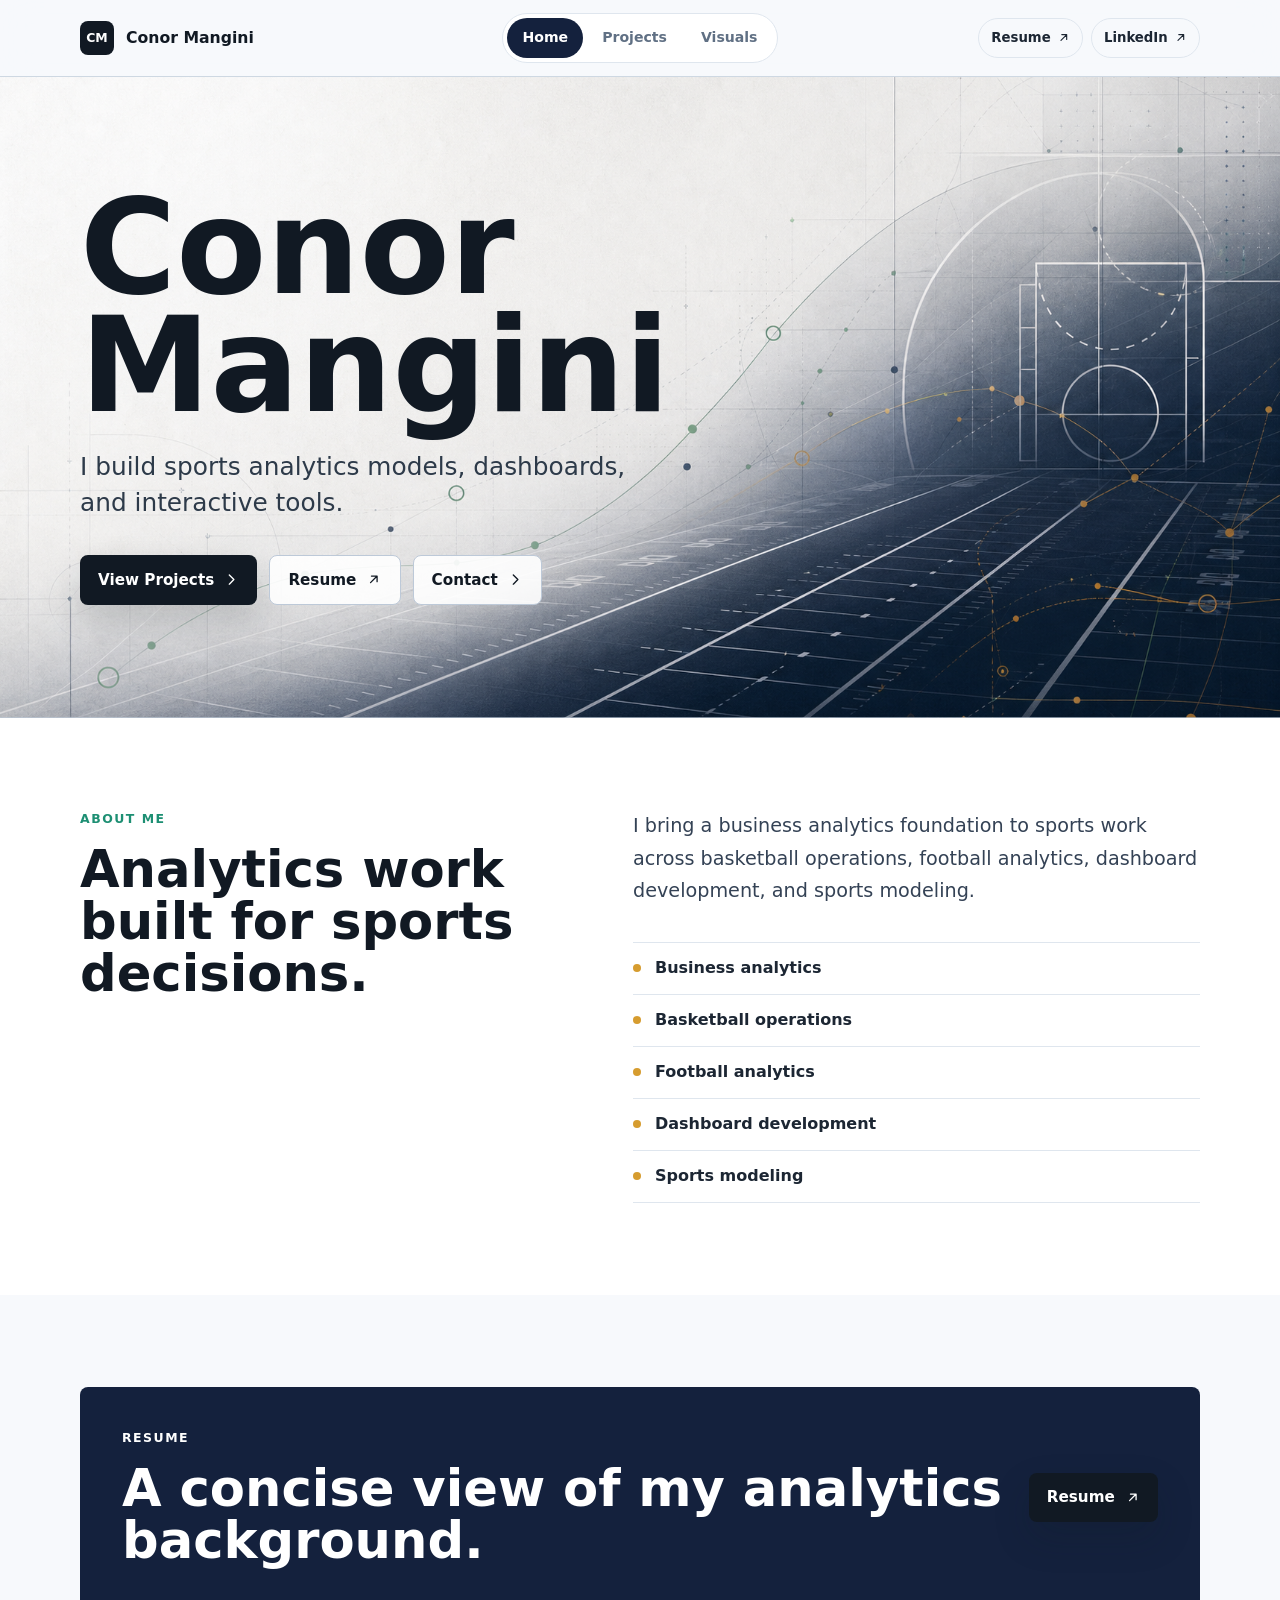
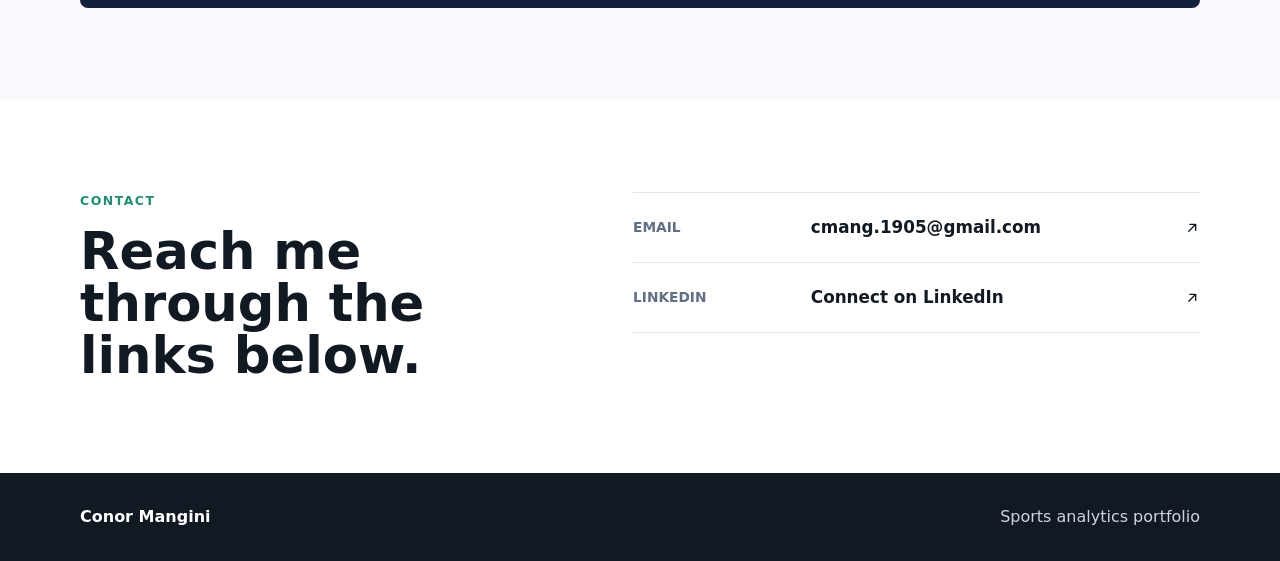
==== index.html @ 6e377230 "Add portfolio base pages and assets" ====
<!doctype html>
<html lang="en">
  <head>
    <meta charset="utf-8">
    <meta name="viewport" content="width=device-width, initial-scale=1">
    <meta
      name="description"
      content="Conor Mangini builds sports analytics models, dashboards, and interactive tools."
    >
    <title>Conor Mangini | Sports Analytics Portfolio</title>
    <link rel="stylesheet" href="assets/css/styles.css">
  </head>
  <body data-page="home" data-base=".">
    <a class="skip-link" href="#main">Skip to content</a>
    <div id="site-header"></div>
    <main id="main" class="page-main">
      <div id="home-root"></div>
    </main>
    <div id="site-footer"></div>
    <script src="assets/js/site-data.js"></script>
    <script src="assets/js/site.js"></script>
  </body>
</html>
---- assets/css/styles.css ----
:root {
  --bg: #f7f9fc;
  --bg-strong: #ffffff;
  --ink: #111923;
  --muted: #607084;
  --line: #dfe6ee;
  --line-strong: #bdc9d8;
  --navy: #14213d;
  --charcoal: #1c2633;
  --emerald: #1d8f73;
  --amber: #d69c2f;
  --shadow: 0 20px 60px rgba(20, 33, 61, 0.1);
  --radius: 8px;
  --max-width: 1120px;
}

* {
  box-sizing: border-box;
}

html {
  scroll-behavior: smooth;
}

body {
  margin: 0;
  background: var(--bg);
  color: var(--ink);
  font-family: Inter, ui-sans-serif, system-ui, -apple-system, BlinkMacSystemFont, "Segoe UI", sans-serif;
  line-height: 1.5;
  min-width: 320px;
}

a {
  color: inherit;
  text-decoration: none;
}

img,
svg {
  display: block;
}

.skip-link {
  background: var(--ink);
  color: #fff;
  left: 16px;
  padding: 10px 14px;
  position: fixed;
  top: -60px;
  z-index: 100;
}

.skip-link:focus {
  top: 16px;
}

.site-header {
  background: rgba(247, 249, 252, 0.9);
  border-bottom: 1px solid rgba(189, 201, 216, 0.7);
  position: sticky;
  top: 0;
  z-index: 20;
  backdrop-filter: blur(18px);
}

.nav-shell,
.section-inner {
  margin: 0 auto;
  max-width: var(--max-width);
  width: min(calc(100% - 40px), var(--max-width));
}

.nav-shell {
  align-items: center;
  display: grid;
  gap: 18px;
  grid-template-columns: 1fr auto 1fr;
  min-height: 76px;
}

.brand-link {
  align-items: center;
  display: inline-flex;
  gap: 12px;
  font-size: 0.98rem;
  font-weight: 760;
  letter-spacing: 0;
}

.brand-mark {
  align-items: center;
  background: var(--ink);
  border-radius: 8px;
  color: #fff;
  display: inline-flex;
  font-size: 0.78rem;
  font-weight: 780;
  height: 34px;
  justify-content: center;
  width: 34px;
}

.nav-links {
  align-items: center;
  background: #fff;
  border: 1px solid var(--line);
  border-radius: 999px;
  display: inline-flex;
  gap: 4px;
  justify-self: center;
  padding: 4px;
}

.nav-link {
  border-radius: 999px;
  color: var(--muted);
  font-size: 0.88rem;
  font-weight: 680;
  padding: 9px 15px;
  transition: background 180ms ease, color 180ms ease;
}

.nav-link:hover,
.nav-link:focus,
.nav-link.is-active {
  background: var(--navy);
  color: #fff;
}

.header-actions {
  display: flex;
  gap: 8px;
  justify-content: flex-end;
}

.header-action {
  align-items: center;
  border: 1px solid var(--line);
  border-radius: 999px;
  color: var(--charcoal);
  display: inline-flex;
  font-size: 0.83rem;
  font-weight: 700;
  gap: 6px;
  padding: 9px 12px;
}

.header-action svg,
.button svg,
.contact-row svg {
  height: 1em;
  width: 1em;
}

.page-main {
  min-height: calc(100vh - 160px);
}

.hero-section {
  background-color: #f7f9fc;
  background-image: url("../img/hero-analytics.png");
  background-position: center right;
  background-repeat: no-repeat;
  background-size: cover;
  border-bottom: 1px solid rgba(189, 201, 216, 0.65);
  min-height: 640px;
  position: relative;
}

.hero-inner {
  align-items: center;
  display: flex;
  min-height: 640px;
  padding: 90px 0;
}

.hero-copy {
  max-width: 660px;
}

.hero-copy h1,
.projects-heading h1 {
  color: var(--ink);
  font-size: clamp(4rem, 11vw, 8.2rem);
  letter-spacing: 0;
  line-height: 0.9;
  margin: 0;
}

.hero-copy p {
  color: #2d3a49;
  font-size: clamp(1.18rem, 2vw, 1.55rem);
  line-height: 1.45;
  margin: 24px 0 0;
  max-width: 560px;
}

.button-row {
  display: flex;
  flex-wrap: wrap;
  gap: 12px;
  margin-top: 34px;
}

.button {
  align-items: center;
  border-radius: 8px;
  display: inline-flex;
  font-size: 0.95rem;
  font-weight: 760;
  gap: 10px;
  justify-content: center;
  min-height: 48px;
  padding: 13px 18px;
  transition: transform 180ms ease, box-shadow 180ms ease, border-color 180ms ease, background 180ms ease;
}

.button:hover,
.button:focus {
  transform: translateY(-1px);
}

.button-primary {
  background: var(--ink);
  box-shadow: 0 16px 36px rgba(17, 25, 35, 0.18);
  color: #fff;
}

.button-primary:hover,
.button-primary:focus {
  background: #050a11;
}

.button-secondary {
  background: rgba(255, 255, 255, 0.9);
  border: 1px solid var(--line-strong);
  color: var(--ink);
}

.content-section {
  padding: 92px 0;
}

.about-section {
  background: #fff;
}

.split-layout {
  align-items: start;
  display: grid;
  gap: 70px;
  grid-template-columns: minmax(0, 0.92fr) minmax(0, 1.08fr);
}

.section-label {
  color: var(--emerald);
  font-size: 0.78rem;
  font-weight: 820;
  letter-spacing: 0.12em;
  margin: 0 0 14px;
  text-transform: uppercase;
}

.split-layout h2,
.callout-band h2 {
  color: var(--ink);
  font-size: clamp(2rem, 4vw, 3.4rem);
  letter-spacing: 0;
  line-height: 1.02;
  margin: 0;
}

.about-copy p {
  color: #344255;
  font-size: clamp(1.05rem, 1.5vw, 1.22rem);
  line-height: 1.7;
  margin: 0;
}

.focus-list {
  border-top: 1px solid var(--line);
  display: grid;
  gap: 0;
  margin-top: 34px;
}

.focus-list span {
  align-items: center;
  border-bottom: 1px solid var(--line);
  color: var(--charcoal);
  display: flex;
  font-size: 1rem;
  font-weight: 720;
  min-height: 52px;
}

.focus-list span::before {
  background: var(--amber);
  border-radius: 50%;
  content: "";
  height: 8px;
  margin-right: 14px;
  width: 8px;
}

.callout-band {
  align-items: center;
  background: var(--navy);
  border-radius: var(--radius);
  color: #fff;
  display: flex;
  justify-content: space-between;
  padding: 42px;
}

.callout-band .section-label,
.callout-band h2 {
  color: #fff;
}

.contact-section {
  background: #fff;
}

.contact-list {
  border-top: 1px solid var(--line);
}

.contact-row {
  align-items: center;
  border-bottom: 1px solid var(--line);
  display: grid;
  gap: 18px;
  grid-template-columns: 0.45fr 1fr auto;
  min-height: 70px;
}

.contact-row span {
  color: var(--muted);
  font-size: 0.86rem;
  font-weight: 760;
  text-transform: uppercase;
}

.contact-row strong {
  color: var(--ink);
  font-size: 1.05rem;
}

.projects-hero {
  background:
    linear-gradient(120deg, rgba(29, 143, 115, 0.1), transparent 42%),
    linear-gradient(300deg, rgba(214, 156, 47, 0.14), transparent 34%),
    #fff;
  border-bottom: 1px solid var(--line);
}

.projects-heading {
  padding: 96px 0 76px;
}

.projects-heading h1 {
  font-size: clamp(4.2rem, 13vw, 9rem);
}

.projects-heading p {
  color: var(--muted);
  font-size: 1.18rem;
  margin: 20px 0 0;
}

.projects-section {
  padding: 76px 0 110px;
}

.project-list {
  display: grid;
  gap: 28px;
}

.project-card {
  background: #fff;
  border: 1px solid var(--line-strong);
  border-radius: var(--radius);
  box-shadow: var(--shadow);
  display: grid;
  overflow: hidden;
}

.project-media {
  border-bottom: 1px solid var(--line);
  margin: 0;
}

.project-media img {
  aspect-ratio: 16 / 9;
  height: auto;
  object-fit: cover;
  width: 100%;
}

.project-body {
  padding: clamp(30px, 6vw, 58px);
}

.project-meta {
  align-items: center;
  display: flex;
  flex-wrap: wrap;
  gap: 12px 18px;
  justify-content: space-between;
  margin-bottom: 26px;
}

.project-meta p,
.project-meta span {
  color: var(--muted);
  font-size: 0.8rem;
  font-weight: 820;
  letter-spacing: 0.1em;
  margin: 0;
  text-transform: uppercase;
}

.project-card h2 {
  color: var(--ink);
  font-size: clamp(2.6rem, 7vw, 5.6rem);
  letter-spacing: 0;
  line-height: 0.95;
  margin: 0;
}

.project-description {
  color: #344255;
  font-size: clamp(1.05rem, 1.8vw, 1.32rem);
  line-height: 1.65;
  margin: 28px 0 0;
  max-width: 780px;
}

.tool-list {
  display: flex;
  flex-wrap: wrap;
  gap: 10px;
  margin-top: 30px;
}

.tool-list span {
  background: #eef4f6;
  border: 1px solid #d7e2e7;
  border-radius: 999px;
  color: #243443;
  font-size: 0.86rem;
  font-weight: 740;
  padding: 8px 12px;
}

.project-cta {
  margin-top: 34px;
}

.visual-list {
  display: grid;
  gap: 28px;
}

.visual-card {
  background: #fff;
  border: 1px solid var(--line-strong);
  border-radius: var(--radius);
  box-shadow: var(--shadow);
  display: grid;
  grid-template-columns: minmax(0, 0.95fr) minmax(320px, 0.68fr);
  overflow: hidden;
}

.visual-media {
  align-items: center;
  background: var(--ink);
  border-right: 1px solid var(--line);
  display: flex;
  justify-content: center;
  padding: clamp(18px, 4vw, 34px);
}

.visual-media img {
  border-radius: var(--radius);
  box-shadow: 0 18px 48px rgba(0, 0, 0, 0.24);
  height: auto;
  max-height: 820px;
  max-width: 100%;
  object-fit: contain;
  width: auto;
}

.visual-body {
  align-self: center;
  padding: clamp(30px, 5vw, 54px);
}

.visual-body h2 {
  color: var(--ink);
  font-size: clamp(2.2rem, 5vw, 4.4rem);
  letter-spacing: 0;
  line-height: 0.98;
  margin: 0;
}

.visual-detail {
  border-top: 1px solid var(--line);
  margin-top: 32px;
  padding-top: 18px;
}

.visual-detail summary {
  align-items: center;
  color: var(--charcoal);
  cursor: pointer;
  display: flex;
  font-weight: 780;
  justify-content: space-between;
  list-style: none;
}

.visual-detail summary::-webkit-details-marker {
  display: none;
}

.visual-detail summary svg {
  height: 20px;
  transition: transform 180ms ease;
  width: 20px;
}

.visual-detail[open] summary svg {
  transform: rotate(180deg);
}

.visual-detail p {
  color: #344255;
  line-height: 1.68;
  margin: 18px 0 0;
}

.visual-item {
  border-bottom: 1px solid var(--line);
}

.visual-item summary {
  align-items: center;
  cursor: pointer;
  display: flex;
  justify-content: space-between;
  min-height: 72px;
}

.visual-item summary svg {
  height: 20px;
  transition: transform 180ms ease;
  width: 20px;
}

.visual-item[open] summary svg {
  transform: rotate(180deg);
}

.site-footer {
  background: var(--ink);
  color: #cbd6e1;
}

.footer-inner {
  align-items: center;
  display: flex;
  justify-content: space-between;
  min-height: 88px;
}

.footer-inner p {
  margin: 0;
}

.footer-inner p:first-child {
  color: #fff;
  font-weight: 760;
}

@media (max-width: 860px) {
  .nav-shell {
    grid-template-columns: 1fr;
    justify-items: center;
    padding: 16px 0;
  }

  .brand-link {
    justify-self: center;
  }

  .header-actions {
    justify-content: center;
  }

  .hero-section,
  .hero-inner {
    min-height: 580px;
  }

  .hero-section {
    background-position: 62% center;
  }

  .split-layout {
    gap: 34px;
    grid-template-columns: 1fr;
  }

  .callout-band {
    align-items: flex-start;
    flex-direction: column;
    gap: 26px;
  }

  .visual-card {
    grid-template-columns: 1fr;
  }

  .visual-media {
    border-bottom: 1px solid var(--line);
    border-right: 0;
  }

  .visual-media img {
    max-height: none;
    width: 100%;
  }
}

@media (max-width: 640px) {
  .nav-shell,
  .section-inner {
    width: min(calc(100% - 28px), var(--max-width));
  }

  .nav-links {
    width: 100%;
  }

  .nav-link {
    flex: 1;
    text-align: center;
  }

  .hero-section,
  .hero-inner {
    min-height: 520px;
  }

  .hero-inner {
    padding: 72px 0;
  }

  .hero-copy h1,
  .projects-heading h1 {
    font-size: 3.6rem;
  }

  .button-row,
  .button {
    width: 100%;
  }

  .content-section {
    padding: 68px 0;
  }

  .projects-heading {
    padding: 72px 0 56px;
  }

  .projects-section {
    padding: 50px 0 76px;
  }

  .project-body {
    padding: 26px;
  }

  .project-card h2 {
    font-size: 3.2rem;
  }

  .visual-body h2 {
    font-size: 2.7rem;
  }

  .project-meta {
    align-items: flex-start;
    flex-direction: column;
  }

  .contact-row {
    gap: 8px;
    grid-template-columns: 1fr auto;
    padding: 18px 0;
  }

  .contact-row strong {
    grid-column: 1 / -1;
    grid-row: 2;
  }

  .footer-inner {
    align-items: flex-start;
    flex-direction: column;
    gap: 8px;
    justify-content: center;
  }
}

@media (prefers-reduced-motion: reduce) {
  *,
  *::before,
  *::after {
    scroll-behavior: auto !important;
    transition: none !important;
  }
}
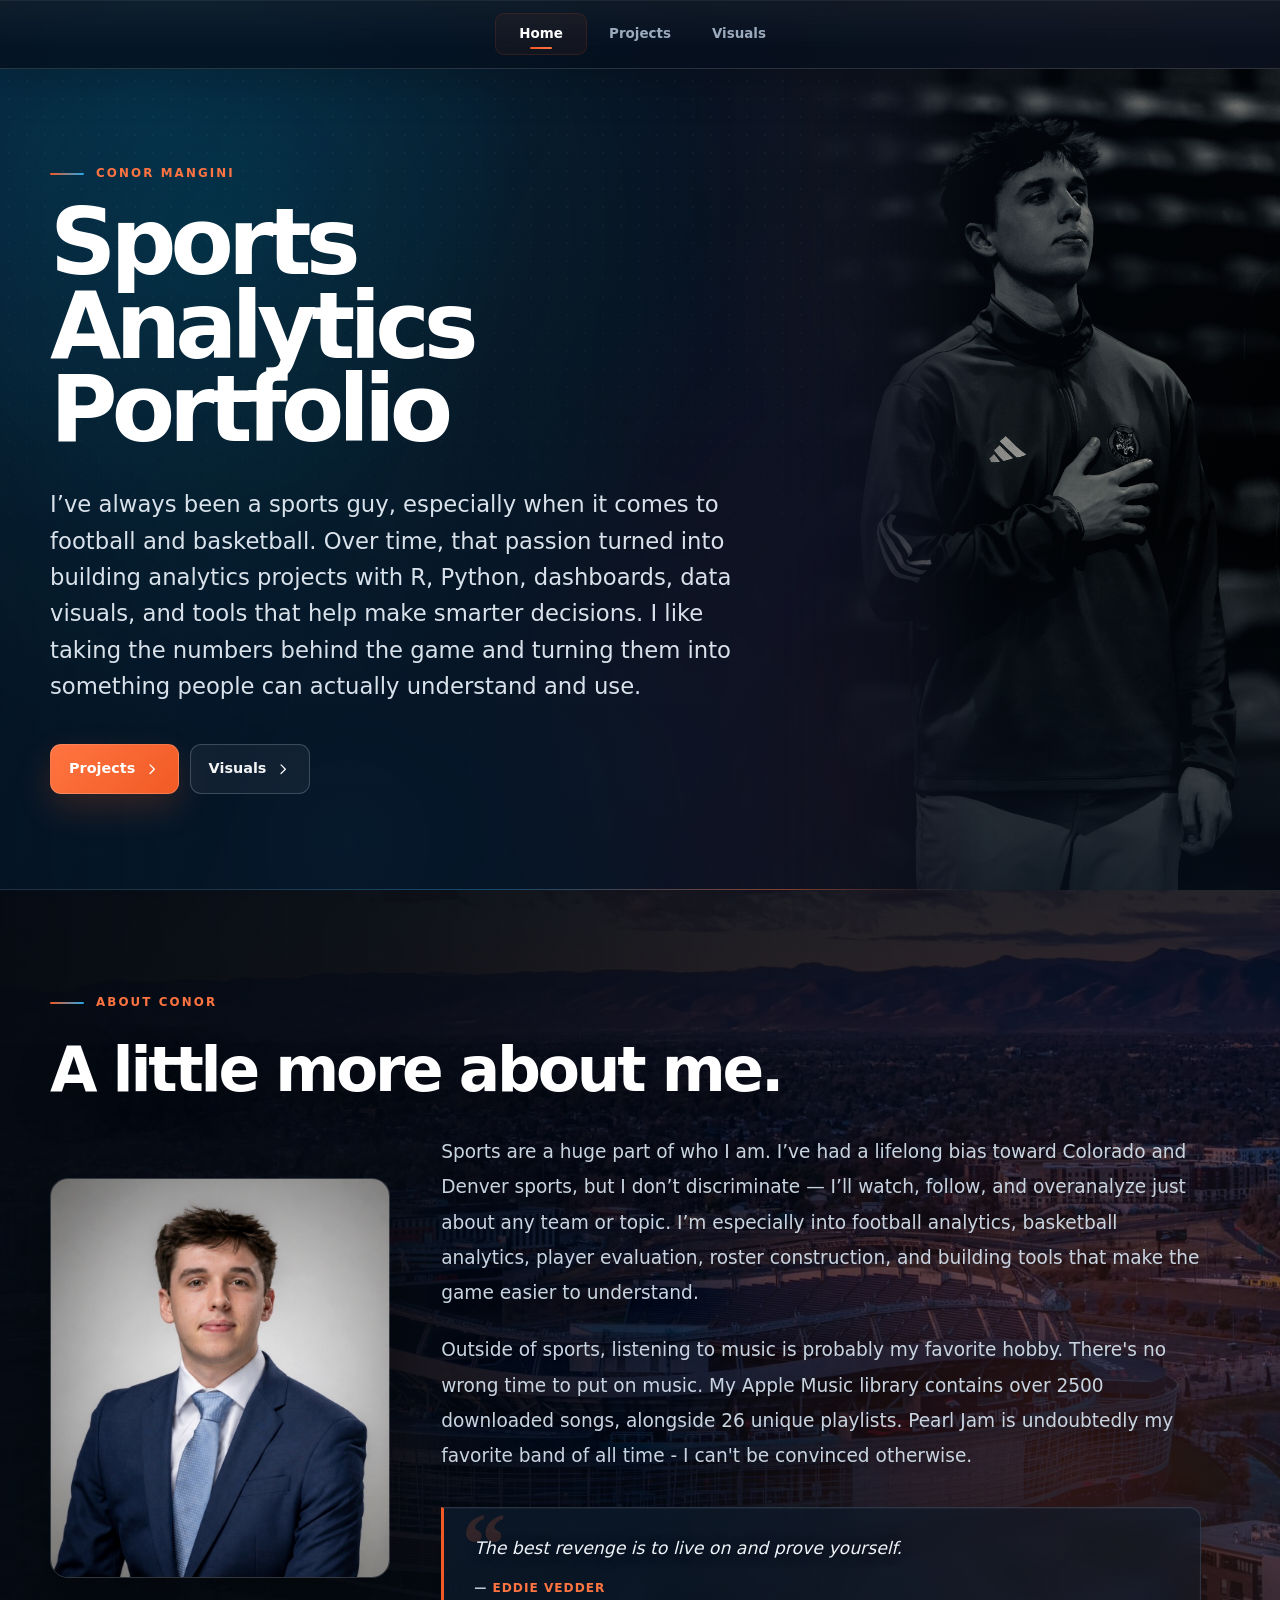
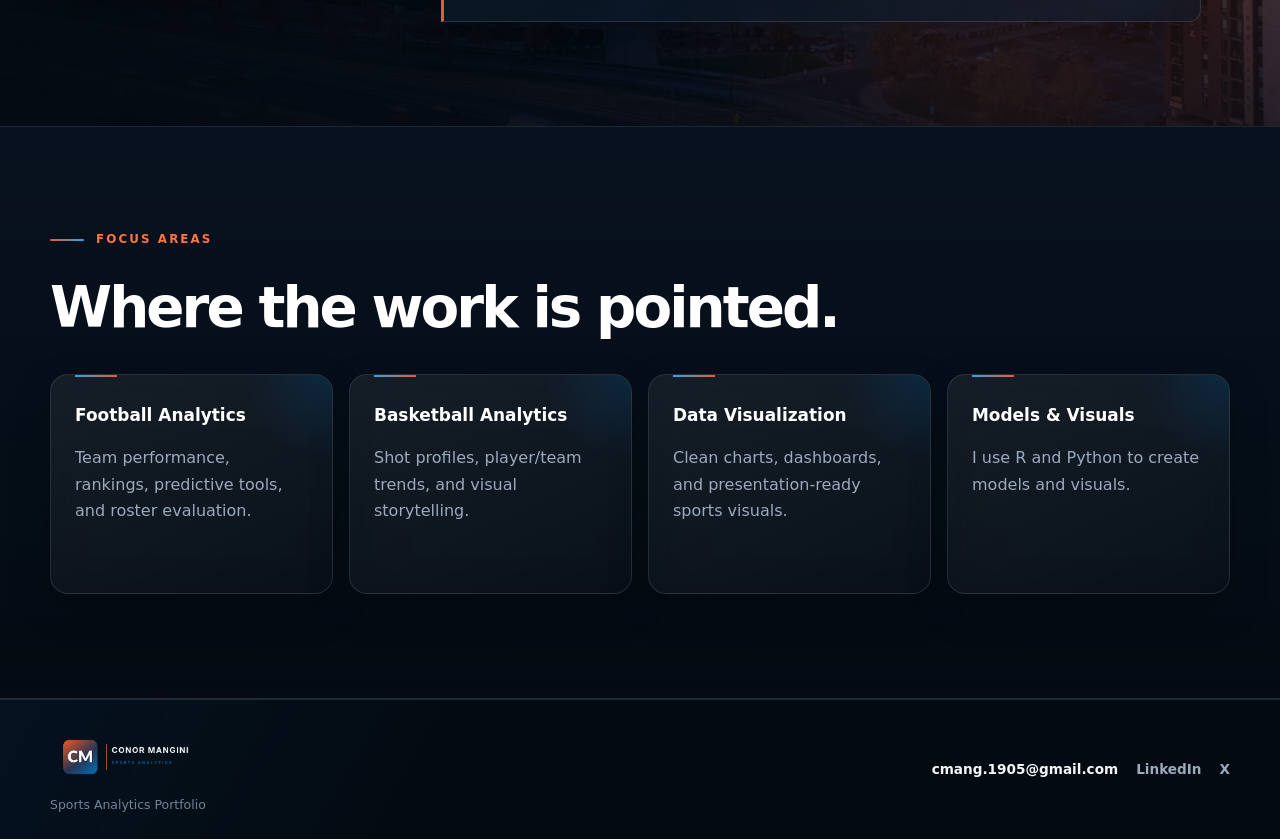
==== commit d4131b5a: "Website redesign 3.0" ====
--- a/index.html
+++ b/index.html
@@ -8,6 +8,11 @@
       content="Conor Mangini builds sports analytics models, dashboards, and interactive tools."
     >
     <title>Conor Mangini | Sports Analytics Portfolio</title>
+    <meta name="theme-color" content="#0B1320">
+    <link rel="icon" type="image/png" sizes="16x16" href="assets/img/cm_icon_16x16.png">
+    <link rel="icon" type="image/png" sizes="32x32" href="assets/img/cm_icon_32x32.png">
+    <link rel="icon" type="image/png" sizes="512x512" href="assets/img/cm_icon_512x512.png">
+    <link rel="apple-touch-icon" sizes="180x180" href="assets/img/cm_icon_180x180.png">
     <link rel="stylesheet" href="assets/css/styles.css">
   </head>
   <body data-page="home" data-base=".">
--- a/assets/css/styles.css
+++ b/assets/css/styles.css
@@ -1,17 +1,26 @@
 :root {
-  --bg: #f7f9fc;
-  --bg-strong: #ffffff;
-  --ink: #111923;
-  --muted: #607084;
-  --line: #dfe6ee;
-  --line-strong: #bdc9d8;
-  --navy: #14213d;
-  --charcoal: #1c2633;
-  --emerald: #1d8f73;
-  --amber: #d69c2f;
-  --shadow: 0 20px 60px rgba(20, 33, 61, 0.1);
-  --radius: 8px;
-  --max-width: 1120px;
+  color-scheme: dark;
+  --bg: #07101d;
+  --bg-deep: #040a12;
+  --surface: rgba(13, 27, 45, 0.76);
+  --surface-strong: #0e1b2d;
+  --surface-soft: rgba(20, 38, 61, 0.7);
+  --ink: #f3f5f7;
+  --ink-soft: #d9e2eb;
+  --muted: #9baabd;
+  --line: rgba(191, 207, 224, 0.14);
+  --line-strong: rgba(191, 207, 224, 0.24);
+  --orange: #f15a24;
+  --orange-bright: #ff7441;
+  --blue: #0073b7;
+  --blue-bright: #26a6e6;
+  --teal-glow: rgba(0, 153, 173, 0.18);
+  --fuchsia-glow: rgba(163, 63, 121, 0.12);
+  --shadow: 0 24px 70px rgba(0, 0, 0, 0.28);
+  --shadow-soft: 0 16px 42px rgba(0, 0, 0, 0.2);
+  --radius: 18px;
+  --radius-small: 12px;
+  --max-width: 1180px;
 }
 
 * {
@@ -23,12 +32,63 @@
 }
 
 body {
-  margin: 0;
-  background: var(--bg);
+  background:
+    radial-gradient(circle at 12% 4%, rgba(0, 115, 183, 0.12), transparent 28rem),
+    linear-gradient(180deg, #091525 0%, var(--bg) 38rem, var(--bg-deep) 100%);
   color: var(--ink);
   font-family: Inter, ui-sans-serif, system-ui, -apple-system, BlinkMacSystemFont, "Segoe UI", sans-serif;
   line-height: 1.5;
+  margin: 0;
   min-width: 320px;
+  overflow-x: hidden;
+  isolation: isolate;
+}
+
+body::before,
+body::after {
+  content: "";
+  inset: 0;
+  pointer-events: none;
+  position: fixed;
+}
+
+body::before {
+  background:
+    radial-gradient(circle at 18% 26%, var(--teal-glow), transparent 31rem),
+    radial-gradient(circle at 86% 14%, rgba(241, 90, 36, 0.11), transparent 28rem),
+    radial-gradient(circle at 76% 78%, var(--fuchsia-glow), transparent 34rem),
+    radial-gradient(circle at 28% 92%, rgba(0, 115, 183, 0.12), transparent 30rem);
+  filter: blur(2px);
+  opacity: 0.9;
+  transform: translate3d(0, 0, 0) scale(1.04);
+  animation: ambient-drift 22s ease-in-out infinite alternate;
+  z-index: -2;
+}
+
+body::after {
+  background-image:
+    linear-gradient(rgba(197, 213, 230, 0.026) 1px, transparent 1px),
+    linear-gradient(90deg, rgba(197, 213, 230, 0.026) 1px, transparent 1px),
+    radial-gradient(circle, rgba(224, 234, 244, 0.1) 0.7px, transparent 0.9px);
+  background-position: center, center, 0 0;
+  background-size: 64px 64px, 64px 64px, 18px 18px;
+  mask-image: linear-gradient(to bottom, rgba(0, 0, 0, 0.9), transparent 92%);
+  opacity: 0.56;
+  z-index: -1;
+}
+
+@keyframes ambient-drift {
+  0% {
+    transform: translate3d(-1.5%, -1%, 0) scale(1.04);
+  }
+
+  50% {
+    transform: translate3d(1%, 1.6%, 0) scale(1.08);
+  }
+
+  100% {
+    transform: translate3d(2%, -0.5%, 0) scale(1.05);
+  }
 }
 
 a {
@@ -41,13 +101,25 @@
   display: block;
 }
 
+button,
+a {
+  -webkit-tap-highlight-color: transparent;
+}
+
+:focus-visible {
+  outline: 3px solid rgba(38, 166, 230, 0.78);
+  outline-offset: 4px;
+}
+
 .skip-link {
   background: var(--ink);
-  color: #fff;
+  border-radius: 8px;
+  color: var(--bg-deep);
+  font-weight: 800;
   left: 16px;
   padding: 10px 14px;
   position: fixed;
-  top: -60px;
+  top: -70px;
   z-index: 100;
 }
 
@@ -56,15 +128,32 @@
 }
 
 .site-header {
-  background: rgba(247, 249, 252, 0.9);
-  border-bottom: 1px solid rgba(189, 201, 216, 0.7);
+  backdrop-filter: blur(22px) saturate(135%);
+  background:
+    linear-gradient(180deg, rgba(255, 255, 255, 0.045), transparent 72%),
+    rgba(6, 15, 27, 0.72);
+  border-bottom: 1px solid rgba(255, 255, 255, 0.1);
+  box-shadow:
+    inset 0 1px 0 rgba(255, 255, 255, 0.055),
+    0 14px 42px rgba(0, 0, 0, 0.2);
+  padding: 0;
   position: sticky;
   top: 0;
-  z-index: 20;
-  backdrop-filter: blur(18px);
-}
-
-.nav-shell,
+  transition: background 220ms ease, border-color 220ms ease, box-shadow 220ms ease;
+  width: 100%;
+  z-index: 100;
+}
+
+.site-header.is-scrolled {
+  background:
+    linear-gradient(180deg, rgba(255, 255, 255, 0.05), transparent 72%),
+    rgba(4, 11, 21, 0.9);
+  border-color: rgba(255, 255, 255, 0.13);
+  box-shadow:
+    inset 0 1px 0 rgba(255, 255, 255, 0.065),
+    0 18px 48px rgba(0, 0, 0, 0.3);
+}
+
 .section-inner {
   margin: 0 auto;
   max-width: var(--max-width);
@@ -73,254 +162,609 @@
 
 .nav-shell {
   align-items: center;
-  display: grid;
-  gap: 18px;
-  grid-template-columns: 1fr auto 1fr;
-  min-height: 76px;
+  background: transparent;
+  border: 0;
+  border-radius: 0;
+  box-shadow: none;
+  display: flex;
+  justify-content: center;
+  min-height: 68px;
+  padding: 8px 28px;
+  width: 100%;
+}
+
+.site-header.is-scrolled .nav-shell {
+  background: transparent;
+  box-shadow: none;
 }
 
 .brand-link {
   align-items: center;
   display: inline-flex;
-  gap: 12px;
-  font-size: 0.98rem;
-  font-weight: 760;
-  letter-spacing: 0;
-}
-
-.brand-mark {
-  align-items: center;
-  background: var(--ink);
-  border-radius: 8px;
+  flex: 0 0 auto;
+  gap: 10px;
+  min-width: 0;
+  width: fit-content;
+}
+
+.navbar-icon {
+  border: 1px solid rgba(255, 255, 255, 0.14);
+  border-radius: 10px;
+  box-shadow: 0 8px 22px rgba(0, 0, 0, 0.25);
+  height: 40px;
+  object-fit: contain;
+  width: 40px;
+}
+
+.navbar-brand-copy {
+  display: grid;
+  gap: 1px;
+  line-height: 1.05;
+}
+
+.navbar-brand-copy strong {
   color: #fff;
-  display: inline-flex;
-  font-size: 0.78rem;
-  font-weight: 780;
-  height: 34px;
-  justify-content: center;
-  width: 34px;
+  font-size: 0.86rem;
+  font-weight: 820;
+  letter-spacing: 0.01em;
+}
+
+.navbar-brand-copy small {
+  color: var(--blue-bright);
+  font-size: 0.56rem;
+  font-weight: 850;
+  letter-spacing: 0.17em;
+  text-transform: uppercase;
 }
 
 .nav-links {
   align-items: center;
-  background: #fff;
-  border: 1px solid var(--line);
+  display: flex;
+  gap: 4px;
+  justify-content: center;
+  margin-left: 0;
+}
+
+.nav-link {
+  align-items: center;
+  border: 1px solid transparent;
+  border-radius: 9px;
+  color: var(--muted);
+  display: inline-flex;
+  font-size: 0.84rem;
+  font-weight: 760;
+  justify-content: center;
+  min-height: 42px;
+  min-width: 92px;
+  padding: 9px 17px;
+  position: relative;
+  transition: background 180ms ease, border-color 180ms ease, color 180ms ease, transform 180ms ease;
+  white-space: nowrap;
+}
+
+.nav-link::after {
+  background: linear-gradient(90deg, var(--orange), var(--orange-bright));
   border-radius: 999px;
-  display: inline-flex;
-  gap: 4px;
-  justify-self: center;
-  padding: 4px;
-}
-
-.nav-link {
-  border-radius: 999px;
-  color: var(--muted);
-  font-size: 0.88rem;
-  font-weight: 680;
-  padding: 9px 15px;
-  transition: background 180ms ease, color 180ms ease;
+  bottom: 5px;
+  content: "";
+  height: 2px;
+  left: 50%;
+  opacity: 0;
+  position: absolute;
+  transform: translateX(-50%) scaleX(0.35);
+  transition: opacity 180ms ease, transform 180ms ease;
+  width: 22px;
 }
 
 .nav-link:hover,
-.nav-link:focus,
+.nav-link:focus-visible {
+  background: rgba(0, 115, 183, 0.1);
+  border-color: rgba(38, 166, 230, 0.24);
+  color: var(--ink);
+}
+
 .nav-link.is-active {
-  background: var(--navy);
+  background: rgba(241, 90, 36, 0.055);
+  border-color: rgba(241, 90, 36, 0.13);
   color: #fff;
 }
 
-.header-actions {
-  display: flex;
-  gap: 8px;
-  justify-content: flex-end;
-}
-
-.header-action {
-  align-items: center;
-  border: 1px solid var(--line);
-  border-radius: 999px;
-  color: var(--charcoal);
-  display: inline-flex;
-  font-size: 0.83rem;
-  font-weight: 700;
-  gap: 6px;
-  padding: 9px 12px;
-}
-
-.header-action svg,
+.nav-link.is-active::after {
+  opacity: 1;
+  transform: translateX(-50%) scaleX(1);
+}
+
 .button svg,
 .contact-row svg {
+  flex: 0 0 auto;
   height: 1em;
   width: 1em;
 }
 
 .page-main {
-  min-height: calc(100vh - 160px);
-}
-
-.hero-section {
-  background-color: #f7f9fc;
-  background-image: url("../img/hero-analytics.png");
-  background-position: center right;
-  background-repeat: no-repeat;
-  background-size: cover;
-  border-bottom: 1px solid rgba(189, 201, 216, 0.65);
-  min-height: 640px;
+  min-height: calc(100vh - 180px);
+}
+
+.hero-section,
+.page-hero {
+  overflow: hidden;
   position: relative;
+}
+
+.hero-section::before,
+.page-hero::before {
+  background:
+    linear-gradient(115deg, rgba(0, 115, 183, 0.08), transparent 36%),
+    linear-gradient(300deg, rgba(241, 90, 36, 0.055), transparent 38%);
+  border-bottom: 1px solid var(--line);
+  content: "";
+  inset: 0;
+  pointer-events: none;
+  position: absolute;
+}
+
+.hero-section::after,
+.page-hero::after {
+  background: linear-gradient(90deg, transparent, rgba(0, 115, 183, 0.62), rgba(241, 90, 36, 0.74), transparent);
+  bottom: 0;
+  content: "";
+  height: 1px;
+  left: 50%;
+  opacity: 0.62;
+  position: absolute;
+  transform: translateX(-50%);
+  width: min(72vw, 880px);
 }
 
 .hero-inner {
   align-items: center;
   display: flex;
-  min-height: 640px;
-  padding: 90px 0;
+  min-height: 700px;
+  padding: 96px 0;
+  position: relative;
+  z-index: 1;
 }
 
 .hero-copy {
-  max-width: 660px;
-}
-
-.hero-copy h1,
-.projects-heading h1 {
-  color: var(--ink);
-  font-size: clamp(4rem, 11vw, 8.2rem);
-  letter-spacing: 0;
-  line-height: 0.9;
+  max-width: 780px;
+  min-width: 0;
+  position: relative;
+  width: 62%;
+  z-index: 3;
+}
+
+.hero-kicker,
+.section-label {
+  align-items: center;
+  color: var(--orange-bright);
+  display: flex;
+  font-size: 0.74rem;
+  font-weight: 850;
+  gap: 12px;
+  letter-spacing: 0.18em;
+  margin: 0 0 18px;
+  text-transform: uppercase;
+}
+
+.hero-kicker::before,
+.section-label::before {
+  background: linear-gradient(90deg, var(--orange), var(--blue-bright));
+  border-radius: 999px;
+  content: "";
+  flex: 0 0 34px;
+  height: 2px;
+}
+
+.hero-inner h1,
+.page-heading h1 {
+  color: #fff;
+  font-size: clamp(4rem, 7.2vw, 7rem);
+  font-weight: 820;
+  letter-spacing: -0.064em;
+  line-height: 0.91;
   margin: 0;
-}
-
-.hero-copy p {
-  color: #2d3a49;
-  font-size: clamp(1.18rem, 2vw, 1.55rem);
-  line-height: 1.45;
-  margin: 24px 0 0;
-  max-width: 560px;
+  max-width: 900px;
+  text-wrap: balance;
+}
+
+.hero-lede {
+  color: var(--ink-soft);
+  font-size: clamp(1.16rem, 1.9vw, 1.42rem);
+  line-height: 1.6;
+  margin: 34px 0 0;
+  max-width: 780px;
+}
+
+.hero-media {
+  bottom: 0;
+  overflow: hidden;
+  position: absolute;
+  right: calc((100vw - 100%) / -2);
+  top: 0;
+  width: 42%;
+  z-index: 1;
+  -webkit-mask-image: linear-gradient(90deg, transparent 0%, rgba(0, 0, 0, 0.38) 18%, #000 40%, #000 100%);
+  mask-image: linear-gradient(90deg, transparent 0%, rgba(0, 0, 0, 0.38) 18%, #000 40%, #000 100%);
+}
+
+.hero-media::before {
+  background:
+    linear-gradient(90deg, rgba(7, 16, 29, 0.9) 0%, rgba(7, 16, 29, 0.26) 44%, rgba(7, 16, 29, 0.08) 100%),
+    linear-gradient(180deg, rgba(7, 16, 29, 0.18) 0%, transparent 56%, rgba(7, 16, 29, 0.72) 100%);
+  content: "";
+  inset: 0;
+  pointer-events: none;
+  position: absolute;
+  z-index: 2;
+}
+
+.hero-media .hero-photo {
+  animation: hero-cinematic-zoom 18s ease-in-out infinite alternate;
+  filter: saturate(0.72) contrast(1.08);
+  height: 100%;
+  object-fit: cover;
+  object-position: 50% 30%;
+  transform: scale(1.015);
+  transform-origin: 52% 32%;
+  width: 100%;
+}
+
+@keyframes hero-cinematic-zoom {
+  from {
+    transform: scale(1.015);
+  }
+
+  to {
+    transform: scale(1.075);
+  }
+}
+
+.hero-media .hero-photo-fallback {
+  background:
+    radial-gradient(circle at center, rgba(0, 115, 183, 0.18), transparent 44%),
+    linear-gradient(rgba(217, 226, 235, 0.035) 1px, transparent 1px),
+    linear-gradient(90deg, rgba(217, 226, 235, 0.035) 1px, transparent 1px);
+  background-size: auto, 38px 38px, 38px 38px;
+  color: var(--muted);
+  display: none;
+  inset: 0;
+  place-items: center;
+  position: absolute;
+  z-index: 1;
+}
+
+.hero-media.is-missing .hero-photo-fallback {
+  display: grid;
+}
+
+.hero-media .hero-photo-fallback span {
+  font-size: 0.75rem;
+  font-weight: 820;
+  letter-spacing: 0.14em;
+  text-transform: uppercase;
 }
 
 .button-row {
   display: flex;
   flex-wrap: wrap;
-  gap: 12px;
-  margin-top: 34px;
+  gap: 11px;
+  margin-top: 40px;
 }
 
 .button {
   align-items: center;
-  border-radius: 8px;
+  border: 1px solid transparent;
+  border-radius: 11px;
   display: inline-flex;
-  font-size: 0.95rem;
-  font-weight: 760;
+  font-size: 0.9rem;
+  font-weight: 820;
   gap: 10px;
   justify-content: center;
-  min-height: 48px;
+  min-height: 49px;
   padding: 13px 18px;
-  transition: transform 180ms ease, box-shadow 180ms ease, border-color 180ms ease, background 180ms ease;
+  transition: transform 180ms ease, background 180ms ease, border-color 180ms ease, box-shadow 180ms ease, color 180ms ease;
 }
 
 .button:hover,
-.button:focus {
-  transform: translateY(-1px);
+.button:focus-visible {
+  transform: translateY(-2px);
 }
 
 .button-primary {
-  background: var(--ink);
-  box-shadow: 0 16px 36px rgba(17, 25, 35, 0.18);
+  background: linear-gradient(135deg, var(--orange-bright), var(--orange));
+  border-color: rgba(255, 255, 255, 0.16);
+  box-shadow: 0 14px 34px rgba(241, 90, 36, 0.2);
   color: #fff;
 }
 
 .button-primary:hover,
-.button-primary:focus {
-  background: #050a11;
+.button-primary:focus-visible {
+  box-shadow: 0 18px 42px rgba(241, 90, 36, 0.28);
 }
 
 .button-secondary {
-  background: rgba(255, 255, 255, 0.9);
-  border: 1px solid var(--line-strong);
+  backdrop-filter: blur(14px);
+  background: rgba(255, 255, 255, 0.05);
+  border-color: var(--line-strong);
   color: var(--ink);
 }
 
+.button-secondary:hover,
+.button-secondary:focus-visible {
+  background: rgba(0, 115, 183, 0.12);
+  border-color: rgba(38, 166, 230, 0.56);
+  box-shadow: 0 16px 34px rgba(0, 115, 183, 0.14);
+}
+
+.tool-list span {
+  background: rgba(255, 255, 255, 0.045);
+  border: 1px solid var(--line);
+  border-radius: 999px;
+  color: var(--ink-soft);
+  font-size: 0.78rem;
+  font-weight: 760;
+  padding: 8px 12px;
+  transition: background 180ms ease, border-color 180ms ease, color 180ms ease;
+}
+
+.tool-list span:hover {
+  background: rgba(0, 115, 183, 0.1);
+  border-color: rgba(38, 166, 230, 0.34);
+  color: #fff;
+}
+
 .content-section {
-  padding: 92px 0;
+  border-bottom: 1px solid var(--line);
+  padding: 104px 0;
+  position: relative;
 }
 
 .about-section {
-  background: #fff;
+  background: #050c15;
+  isolation: isolate;
+  overflow: hidden;
+}
+
+.about-section::before,
+.about-section::after {
+  content: "";
+  inset: 0;
+  pointer-events: none;
+  position: absolute;
+}
+
+.about-section::before {
+  background-image: url("../img/denver-skyline.jpeg");
+  background-position: center 66%;
+  background-repeat: no-repeat;
+  background-size: cover;
+  filter: blur(0.45px) saturate(0.88) contrast(1.06);
+  inset: -6px;
+  opacity: 0.9;
+  transform: scale(1.015);
+  z-index: -2;
+}
+
+.about-section::after {
+  background:
+    radial-gradient(circle at 84% 70%, rgba(241, 90, 36, 0.18), transparent 27rem),
+    linear-gradient(90deg, rgba(4, 10, 18, 0.96) 0%, rgba(4, 10, 18, 0.82) 30%, rgba(4, 10, 18, 0.52) 60%, rgba(4, 10, 18, 0.24) 100%),
+    linear-gradient(180deg, rgba(5, 12, 21, 0.74) 0%, rgba(5, 12, 21, 0.3) 48%, rgba(5, 12, 21, 0.76) 100%);
+  z-index: -1;
+}
+
+.identity-heading {
+  display: grid;
+  gap: 10px;
+  margin-bottom: 34px;
+  max-width: 760px;
+}
+
+.identity-heading h2 {
+  color: #fff;
+  font-size: clamp(2.6rem, 4.8vw, 4.5rem);
+  font-weight: 780;
+  letter-spacing: -0.052em;
+  line-height: 0.98;
+  margin: 0;
+  text-shadow: 0 14px 38px rgba(0, 0, 0, 0.34);
+  text-wrap: balance;
+}
+
+.identity-grid {
+  align-items: center;
+  display: grid;
+  gap: clamp(28px, 4vw, 54px);
+  grid-template-columns: minmax(280px, 340px) minmax(0, 1fr);
+}
+
+.about-portrait {
+  margin: 0;
+  max-width: 340px;
+}
+
+.about-portrait img {
+  border: 1px solid rgba(255, 255, 255, 0.18);
+  border-radius: 18px;
+  box-shadow: 0 24px 54px rgba(0, 0, 0, 0.38);
+  filter: saturate(0.9) contrast(1.04);
+  height: 400px;
+  object-fit: cover;
+  object-position: 50% 18%;
+  width: 100%;
 }
 
 .split-layout {
   align-items: start;
   display: grid;
-  gap: 70px;
-  grid-template-columns: minmax(0, 0.92fr) minmax(0, 1.08fr);
-}
-
-.section-label {
-  color: var(--emerald);
-  font-size: 0.78rem;
-  font-weight: 820;
-  letter-spacing: 0.12em;
-  margin: 0 0 14px;
-  text-transform: uppercase;
+  gap: clamp(44px, 8vw, 100px);
+  grid-template-columns: minmax(0, 0.9fr) minmax(0, 1.1fr);
 }
 
 .split-layout h2,
-.callout-band h2 {
-  color: var(--ink);
-  font-size: clamp(2rem, 4vw, 3.4rem);
-  letter-spacing: 0;
+.section-heading-row h2 {
+  color: #fff;
+  font-size: clamp(2.3rem, 4.4vw, 4.1rem);
+  font-weight: 780;
+  letter-spacing: -0.052em;
   line-height: 1.02;
   margin: 0;
-}
-
-.about-copy p {
-  color: #344255;
-  font-size: clamp(1.05rem, 1.5vw, 1.22rem);
-  line-height: 1.7;
+  text-wrap: balance;
+}
+
+.about-copy {
+  display: grid;
+  gap: 22px;
+  max-width: 760px;
+  padding-top: 0;
+}
+
+.page-heading p,
+.project-description,
+.visual-detail p {
+  color: var(--muted);
+  font-size: clamp(1rem, 1.35vw, 1.12rem);
+  line-height: 1.78;
   margin: 0;
 }
 
-.focus-list {
-  border-top: 1px solid var(--line);
+.about-copy > p {
+  color: #c8d4e0;
+  font-size: clamp(1.04rem, 1.45vw, 1.16rem);
+  line-height: 1.9;
+  margin: 0;
+  text-shadow: 0 2px 18px rgba(0, 0, 0, 0.32);
+}
+
+.about-quote {
+  backdrop-filter: blur(14px);
+  background:
+    linear-gradient(135deg, rgba(12, 25, 41, 0.84), rgba(12, 25, 41, 0.56));
+  border: 1px solid rgba(191, 207, 224, 0.16);
+  border-left: 3px solid var(--orange);
+  border-radius: 0 var(--radius-small) var(--radius-small) 0;
+  box-shadow:
+    inset 0 1px 0 rgba(255, 255, 255, 0.045),
+    0 18px 42px rgba(0, 0, 0, 0.24);
+  margin: 12px 0 0;
+  overflow: hidden;
+  padding: 26px 30px 24px;
+  position: relative;
+}
+
+.about-quote::before {
+  color: var(--orange-bright);
+  content: "“";
+  font-family: Georgia, serif;
+  font-size: 5.5rem;
+  font-weight: 700;
+  left: 18px;
+  line-height: 1;
+  opacity: 0.16;
+  position: absolute;
+  top: -7px;
+}
+
+.about-quote p {
+  color: #eef3f8;
+  font-size: clamp(1.02rem, 1.35vw, 1.14rem);
+  font-style: italic;
+  font-weight: 540;
+  line-height: 1.65;
+  margin: 0;
+  position: relative;
+  text-shadow: 0 2px 16px rgba(0, 0, 0, 0.32);
+}
+
+.about-quote cite {
+  color: #b9c6d4;
+  display: block;
+  font-size: 0.76rem;
+  font-style: normal;
+  font-weight: 760;
+  letter-spacing: 0.08em;
+  margin-top: 16px;
+  position: relative;
+  text-transform: uppercase;
+}
+
+.about-quote cite span {
+  color: var(--orange-bright);
+}
+
+.focus-section {
+  background: linear-gradient(180deg, rgba(13, 28, 46, 0.36), rgba(5, 12, 21, 0.2));
+}
+
+.section-heading-row {
   display: grid;
-  gap: 0;
-  margin-top: 34px;
-}
-
-.focus-list span {
-  align-items: center;
-  border-bottom: 1px solid var(--line);
-  color: var(--charcoal);
-  display: flex;
-  font-size: 1rem;
-  font-weight: 720;
-  min-height: 52px;
-}
-
-.focus-list span::before {
-  background: var(--amber);
-  border-radius: 50%;
+  gap: 12px;
+  margin-bottom: 38px;
+}
+
+.focus-grid {
+  display: grid;
+  gap: 16px;
+  grid-template-columns: repeat(4, minmax(0, 1fr));
+}
+
+.focus-card {
+  backdrop-filter: blur(14px);
+  background: linear-gradient(155deg, rgba(255, 255, 255, 0.065), rgba(255, 255, 255, 0.02));
+  border: 1px solid var(--line);
+  border-radius: var(--radius);
+  box-shadow: var(--shadow-soft);
+  min-height: 220px;
+  overflow: hidden;
+  padding: 28px 24px;
+  position: relative;
+  transition: border-color 200ms ease, box-shadow 200ms ease, transform 200ms ease;
+}
+
+.focus-card::before {
+  background: linear-gradient(90deg, var(--blue-bright), var(--orange));
   content: "";
-  height: 8px;
-  margin-right: 14px;
-  width: 8px;
-}
-
-.callout-band {
-  align-items: center;
-  background: var(--navy);
-  border-radius: var(--radius);
+  height: 2px;
+  left: 24px;
+  position: absolute;
+  top: 0;
+  width: 42px;
+}
+
+.focus-card::after {
+  background: radial-gradient(circle, rgba(0, 115, 183, 0.18), transparent 68%);
+  content: "";
+  height: 180px;
+  position: absolute;
+  right: -90px;
+  top: -90px;
+  width: 180px;
+}
+
+.focus-card:hover {
+  border-color: rgba(38, 166, 230, 0.32);
+  box-shadow: 0 22px 54px rgba(0, 0, 0, 0.28);
+  transform: translateY(-4px);
+}
+
+.focus-card h3 {
   color: #fff;
-  display: flex;
-  justify-content: space-between;
-  padding: 42px;
-}
-
-.callout-band .section-label,
-.callout-band h2 {
-  color: #fff;
+  font-size: 1.06rem;
+  margin: 0;
+  position: relative;
+  z-index: 1;
+}
+
+.focus-card p {
+  color: var(--muted);
+  line-height: 1.68;
+  margin: 16px 0 0;
+  position: relative;
+  z-index: 1;
 }
 
 .contact-section {
-  background: #fff;
+  background: rgba(5, 12, 21, 0.36);
 }
 
 .contact-list {
@@ -332,76 +776,241 @@
   border-bottom: 1px solid var(--line);
   display: grid;
   gap: 18px;
-  grid-template-columns: 0.45fr 1fr auto;
-  min-height: 70px;
+  grid-template-columns: 0.38fr 1fr auto;
+  min-height: 76px;
+  transition: background 180ms ease, padding 180ms ease;
+}
+
+.contact-row:hover {
+  background: rgba(255, 255, 255, 0.035);
+  padding: 0 12px;
 }
 
 .contact-row span {
-  color: var(--muted);
-  font-size: 0.86rem;
-  font-weight: 760;
+  color: var(--orange-bright);
+  font-size: 0.72rem;
+  font-weight: 850;
+  letter-spacing: 0.12em;
   text-transform: uppercase;
 }
 
 .contact-row strong {
   color: var(--ink);
-  font-size: 1.05rem;
-}
-
-.projects-hero {
+  font-size: 1.02rem;
+}
+
+.page-heading {
+  min-height: 500px;
+  padding: 112px 0 88px;
+  position: relative;
+  z-index: 1;
+}
+
+.page-heading h1 {
+  font-size: clamp(4.2rem, 9vw, 8rem);
+}
+
+.page-heading p {
+  margin-top: 24px;
+  max-width: 690px;
+}
+
+.page-heading .page-support {
+  color: #71849a;
+  font-size: 0.98rem;
+  margin-top: 12px;
+  max-width: 720px;
+}
+
+.page-hero-media {
+  bottom: 0;
+  overflow: hidden;
+  pointer-events: none;
+  position: absolute;
+  right: 0;
+  top: 0;
+  width: 48%;
+  z-index: 0;
+  -webkit-mask-image: linear-gradient(90deg, transparent 0%, rgba(0, 0, 0, 0.42) 20%, #000 48%, #000 100%);
+  mask-image: linear-gradient(90deg, transparent 0%, rgba(0, 0, 0, 0.42) 20%, #000 48%, #000 100%);
+}
+
+.page-hero-media::before {
   background:
-    linear-gradient(120deg, rgba(29, 143, 115, 0.1), transparent 42%),
-    linear-gradient(300deg, rgba(214, 156, 47, 0.14), transparent 34%),
-    #fff;
-  border-bottom: 1px solid var(--line);
-}
-
-.projects-heading {
-  padding: 96px 0 76px;
-}
-
-.projects-heading h1 {
-  font-size: clamp(4.2rem, 13vw, 9rem);
-}
-
-.projects-heading p {
-  color: var(--muted);
-  font-size: 1.18rem;
-  margin: 20px 0 0;
+    linear-gradient(90deg, rgba(7, 16, 29, 0.92) 0%, rgba(7, 16, 29, 0.34) 44%, rgba(7, 16, 29, 0.1) 100%),
+    linear-gradient(180deg, rgba(7, 16, 29, 0.18) 0%, transparent 54%, rgba(7, 16, 29, 0.74) 100%);
+  content: "";
+  inset: 0;
+  position: absolute;
+  z-index: 2;
+}
+
+.page-hero-media img {
+  animation: hero-cinematic-zoom 18s ease-in-out infinite alternate;
+  filter: saturate(0.62) brightness(0.66) contrast(1.08);
+  height: 100%;
+  object-fit: cover;
+  transform: scale(1.015);
+  transform-origin: 50% 44%;
+  width: 100%;
+}
+
+.projects-hero .page-hero-media img {
+  object-position: 54% 48%;
+}
+
+.visuals-hero .page-hero-media img {
+  object-position: 52% 46%;
 }
 
 .projects-section {
-  padding: 76px 0 110px;
+  padding: 78px 0 116px;
 }
 
 .project-list {
   display: grid;
-  gap: 28px;
+  gap: 30px;
 }
 
 .project-card {
-  background: #fff;
+  backdrop-filter: blur(16px);
+  background: linear-gradient(150deg, rgba(20, 39, 63, 0.82), rgba(8, 18, 31, 0.86));
   border: 1px solid var(--line-strong);
-  border-radius: var(--radius);
+  border-radius: 22px;
   box-shadow: var(--shadow);
+  overflow: hidden;
+  transition: border-color 200ms ease, box-shadow 200ms ease, transform 200ms ease;
+}
+
+.project-card:hover {
+  border-color: rgba(38, 166, 230, 0.3);
+  box-shadow: 0 30px 82px rgba(0, 0, 0, 0.36);
+  transform: translateY(-3px);
+}
+
+.project-media {
+  background: rgba(4, 10, 18, 0.62);
+  border-bottom: 1px solid var(--line);
+  display: block;
+  padding: clamp(16px, 3vw, 28px);
+}
+
+.project-media img {
+  border: 1px solid var(--line);
+  border-radius: 12px;
+  height: auto;
+  max-height: 700px;
+  object-fit: contain;
+  width: 100%;
+}
+
+.project-media-placeholder {
+  background:
+    radial-gradient(circle at 82% 20%, rgba(0, 115, 183, 0.18), transparent 18rem),
+    linear-gradient(rgba(217, 226, 235, 0.032) 1px, transparent 1px),
+    linear-gradient(90deg, rgba(217, 226, 235, 0.032) 1px, transparent 1px),
+    rgba(4, 10, 18, 0.78);
+  background-size: auto, 36px 36px, 36px 36px, auto;
+  min-height: 320px;
+}
+
+.placeholder-toolbar {
+  align-items: center;
+  background: rgba(255, 255, 255, 0.04);
+  border: 1px solid var(--line);
+  border-radius: 10px 10px 0 0;
+  display: flex;
+  gap: 7px;
+  min-height: 42px;
+  padding: 9px 12px;
+}
+
+.placeholder-toolbar span {
+  background: rgba(241, 90, 36, 0.7);
+  border-radius: 50%;
+  height: 7px;
+  width: 7px;
+}
+
+.placeholder-toolbar span:nth-child(2) {
+  background: rgba(243, 245, 247, 0.34);
+}
+
+.placeholder-toolbar span:nth-child(3) {
+  background: rgba(0, 115, 183, 0.82);
+}
+
+.placeholder-toolbar strong {
+  color: var(--ink-soft);
+  font-size: 0.72rem;
+  font-weight: 780;
+  letter-spacing: 0.08em;
+  margin-left: 6px;
+  text-transform: uppercase;
+}
+
+.placeholder-dashboard {
+  background: rgba(8, 19, 33, 0.78);
+  border: 1px solid var(--line);
+  border-top: 0;
+  border-radius: 0 0 10px 10px;
   display: grid;
-  overflow: hidden;
-}
-
-.project-media {
-  border-bottom: 1px solid var(--line);
-  margin: 0;
-}
-
-.project-media img {
-  aspect-ratio: 16 / 9;
-  height: auto;
-  object-fit: cover;
+  gap: 22px;
+  grid-template-columns: minmax(0, 0.9fr) minmax(180px, 1.1fr);
+  min-height: 210px;
+  padding: 24px;
+}
+
+.placeholder-score {
+  align-content: start;
+  display: grid;
+  gap: 7px;
+}
+
+.placeholder-score small {
+  color: var(--blue-bright);
+  font-size: 0.67rem;
+  font-weight: 820;
+  letter-spacing: 0.12em;
+  text-transform: uppercase;
+}
+
+.placeholder-score strong {
+  color: #fff;
+  font-size: clamp(1.3rem, 2.5vw, 2.1rem);
+  line-height: 1;
+}
+
+.placeholder-score span {
+  background: linear-gradient(90deg, var(--orange) 0 54%, rgba(255, 255, 255, 0.08) 54%);
+  border-radius: 999px;
+  height: 5px;
+  margin-top: 12px;
   width: 100%;
 }
 
-.project-body {
-  padding: clamp(30px, 6vw, 58px);
+.placeholder-chart {
+  align-items: end;
+  border-bottom: 1px solid rgba(191, 207, 224, 0.22);
+  display: flex;
+  gap: 10px;
+  min-height: 150px;
+  padding: 12px 10px 0;
+}
+
+.placeholder-chart i {
+  background: linear-gradient(180deg, var(--blue-bright), rgba(0, 115, 183, 0.24));
+  border-radius: 5px 5px 0 0;
+  height: var(--bar);
+  width: 100%;
+}
+
+.placeholder-chart i:nth-child(4) {
+  background: linear-gradient(180deg, var(--orange-bright), rgba(241, 90, 36, 0.24));
+}
+
+.project-card-main {
+  padding: clamp(32px, 5vw, 56px);
 }
 
 .project-meta {
@@ -410,293 +1019,502 @@
   flex-wrap: wrap;
   gap: 12px 18px;
   justify-content: space-between;
-  margin-bottom: 26px;
+  margin-bottom: 24px;
 }
 
 .project-meta p,
 .project-meta span {
-  color: var(--muted);
-  font-size: 0.8rem;
-  font-weight: 820;
-  letter-spacing: 0.1em;
+  color: var(--orange-bright);
+  font-size: 0.72rem;
+  font-weight: 850;
+  letter-spacing: 0.14em;
   margin: 0;
   text-transform: uppercase;
 }
 
+.project-meta span {
+  color: var(--muted);
+}
+
 .project-card h2 {
-  color: var(--ink);
-  font-size: clamp(2.6rem, 7vw, 5.6rem);
-  letter-spacing: 0;
-  line-height: 0.95;
+  color: #fff;
+  font-size: clamp(2.5rem, 5.4vw, 5rem);
+  font-weight: 790;
+  letter-spacing: -0.056em;
+  line-height: 0.98;
   margin: 0;
 }
 
 .project-description {
-  color: #344255;
-  font-size: clamp(1.05rem, 1.8vw, 1.32rem);
-  line-height: 1.65;
-  margin: 28px 0 0;
-  max-width: 780px;
+  margin-top: 24px;
+  max-width: 850px;
+}
+
+.project-highlights {
+  display: grid;
+  gap: 10px;
+  grid-template-columns: repeat(2, minmax(0, 1fr));
+  list-style: none;
+  margin: 30px 0 0;
+  padding: 0;
+}
+
+.project-highlights li {
+  background: rgba(255, 255, 255, 0.035);
+  border: 1px solid var(--line);
+  border-left: 3px solid var(--blue-bright);
+  border-radius: 8px;
+  color: var(--ink-soft);
+  font-weight: 720;
+  padding: 13px 15px;
 }
 
 .tool-list {
   display: flex;
   flex-wrap: wrap;
-  gap: 10px;
+  gap: 9px;
   margin-top: 30px;
-}
-
-.tool-list span {
-  background: #eef4f6;
-  border: 1px solid #d7e2e7;
-  border-radius: 999px;
-  color: #243443;
-  font-size: 0.86rem;
-  font-weight: 740;
-  padding: 8px 12px;
 }
 
 .project-cta {
   margin-top: 34px;
 }
 
+.visuals-section {
+  background: rgba(5, 12, 21, 0.28);
+}
+
 .visual-list {
   display: grid;
-  gap: 28px;
+  gap: 10px;
+  grid-template-columns: minmax(0, 1080px);
+  justify-content: center;
 }
 
 .visual-card {
-  background: #fff;
-  border: 1px solid var(--line-strong);
-  border-radius: var(--radius);
-  box-shadow: var(--shadow);
-  display: grid;
-  grid-template-columns: minmax(0, 0.95fr) minmax(320px, 0.68fr);
-  overflow: hidden;
+  background: transparent;
+  border: 0;
+  overflow: visible;
+}
+
+.visual-card:hover .visual-summary {
+  background: rgba(17, 34, 55, 0.72);
+  border-color: rgba(38, 166, 230, 0.28);
+}
+
+.visual-card[open] {
+  background: transparent;
+  box-shadow: none;
+}
+
+.visual-summary {
+  backdrop-filter: blur(14px);
+  background: rgba(13, 27, 45, 0.56);
+  border: 1px solid var(--line);
+  border-radius: 12px;
+  color: #fff;
+  cursor: pointer;
+  direction: rtl;
+  list-style-type: disclosure-open;
+  list-style-position: inside;
+  padding: 22px 24px;
+  transition: background 180ms ease, border-color 180ms ease;
+}
+
+.visual-summary::marker {
+  color: var(--blue-bright);
+  font-size: 0.9rem;
+}
+
+.visual-summary-copy {
+  direction: ltr;
+  display: inline-block;
+  text-align: left;
+  vertical-align: middle;
+  width: calc(100% - 26px);
+}
+
+.visual-summary-title {
+  font-size: clamp(1rem, 1.7vw, 1.28rem);
+  font-weight: 820;
+  letter-spacing: 0.035em;
+  line-height: 1.25;
+}
+
+.visual-card[open] .visual-summary {
+  background: rgba(13, 27, 45, 0.72);
+  border-color: rgba(38, 166, 230, 0.24);
+}
+
+.visual-expanded {
+  display: block;
+  margin-top: clamp(14px, 2vw, 22px);
 }
 
 .visual-media {
   align-items: center;
-  background: var(--ink);
-  border-right: 1px solid var(--line);
+  background:
+    linear-gradient(rgba(217, 226, 235, 0.028) 1px, transparent 1px),
+    linear-gradient(90deg, rgba(217, 226, 235, 0.028) 1px, transparent 1px),
+    rgba(4, 10, 18, 0.28);
+  background-size: 42px 42px;
+  border: 0;
+  border-radius: 16px;
+  cursor: zoom-in;
   display: flex;
+  font: inherit;
   justify-content: center;
-  padding: clamp(18px, 4vw, 34px);
+  margin: 0;
+  padding: clamp(12px, 2.4vw, 26px) 0;
+  width: 100%;
 }
 
 .visual-media img {
-  border-radius: var(--radius);
-  box-shadow: 0 18px 48px rgba(0, 0, 0, 0.24);
+  border: 1px solid var(--line);
+  border-radius: 12px;
+  box-shadow: 0 18px 46px rgba(0, 0, 0, 0.34);
   height: auto;
-  max-height: 820px;
+  max-width: 900px;
+  object-fit: contain;
+  transition: border-color 180ms ease, box-shadow 180ms ease, transform 180ms ease;
+  width: 84%;
+}
+
+.visual-media:hover img {
+  border-color: rgba(38, 166, 230, 0.32);
+  box-shadow: 0 24px 58px rgba(0, 0, 0, 0.42);
+  transform: translateY(-2px);
+}
+
+.visual-body {
+  margin: 0 auto;
+  max-width: 820px;
+  padding: clamp(18px, 2.5vw, 28px) 24px 8px;
+  text-align: center;
+}
+
+.visual-body .project-description {
+  color: #b9c7d6;
+  font-size: clamp(0.96rem, 1.35vw, 1.08rem);
+  line-height: 1.7;
+  margin: 0 auto;
+  max-width: 780px;
+}
+
+.visual-lightbox {
+  background: transparent;
+  border: 0;
+  max-height: none;
+  max-width: none;
+  overflow: visible;
+  padding: 0;
+  width: min(94vw, 1440px);
+}
+
+.visual-lightbox::backdrop {
+  backdrop-filter: blur(16px);
+  background: rgba(2, 7, 13, 0.9);
+}
+
+.visual-lightbox-shell {
+  display: grid;
+  gap: 14px;
+  justify-items: end;
+  max-height: 94vh;
+}
+
+.visual-lightbox-close {
+  backdrop-filter: blur(14px);
+  background: rgba(14, 29, 48, 0.88);
+  border: 1px solid var(--line-strong);
+  border-radius: 9px;
+  color: #fff;
+  cursor: pointer;
+  font: inherit;
+  font-size: 0.78rem;
+  font-weight: 800;
+  letter-spacing: 0.08em;
+  padding: 10px 14px;
+  text-transform: uppercase;
+}
+
+.visual-lightbox-close:hover {
+  background: rgba(25, 47, 74, 0.96);
+  border-color: rgba(38, 166, 230, 0.4);
+}
+
+.visual-lightbox img {
+  border: 1px solid var(--line-strong);
+  border-radius: 12px;
+  box-shadow: 0 30px 90px rgba(0, 0, 0, 0.68);
+  justify-self: center;
+  max-height: 88vh;
   max-width: 100%;
   object-fit: contain;
-  width: auto;
-}
-
-.visual-body {
-  align-self: center;
-  padding: clamp(30px, 5vw, 54px);
-}
-
-.visual-body h2 {
-  color: var(--ink);
-  font-size: clamp(2.2rem, 5vw, 4.4rem);
-  letter-spacing: 0;
-  line-height: 0.98;
-  margin: 0;
-}
-
-.visual-detail {
+}
+
+.site-footer {
+  background:
+    linear-gradient(120deg, rgba(0, 115, 183, 0.08), transparent 34%),
+    #040a12;
   border-top: 1px solid var(--line);
-  margin-top: 32px;
-  padding-top: 18px;
-}
-
-.visual-detail summary {
-  align-items: center;
-  color: var(--charcoal);
-  cursor: pointer;
-  display: flex;
-  font-weight: 780;
-  justify-content: space-between;
-  list-style: none;
-}
-
-.visual-detail summary::-webkit-details-marker {
-  display: none;
-}
-
-.visual-detail summary svg {
-  height: 20px;
-  transition: transform 180ms ease;
-  width: 20px;
-}
-
-.visual-detail[open] summary svg {
-  transform: rotate(180deg);
-}
-
-.visual-detail p {
-  color: #344255;
-  line-height: 1.68;
-  margin: 18px 0 0;
-}
-
-.visual-item {
-  border-bottom: 1px solid var(--line);
-}
-
-.visual-item summary {
-  align-items: center;
-  cursor: pointer;
-  display: flex;
-  justify-content: space-between;
-  min-height: 72px;
-}
-
-.visual-item summary svg {
-  height: 20px;
-  transition: transform 180ms ease;
-  width: 20px;
-}
-
-.visual-item[open] summary svg {
-  transform: rotate(180deg);
-}
-
-.site-footer {
-  background: var(--ink);
-  color: #cbd6e1;
+  color: var(--ink-soft);
 }
 
 .footer-inner {
   align-items: center;
+  display: grid;
+  gap: 18px 40px;
+  grid-template-columns: minmax(220px, 1fr) auto;
+  padding: 24px 0;
+}
+
+.footer-brand {
+  display: grid;
+  gap: 6px;
+}
+
+.footer-brand img {
+  height: auto;
+  object-fit: contain;
+  width: 220px;
+}
+
+.footer-brand span {
+  color: #71849a;
+  font-size: 0.78rem;
+}
+
+.footer-contact {
+  align-items: center;
   display: flex;
-  justify-content: space-between;
-  min-height: 88px;
-}
-
-.footer-inner p {
-  margin: 0;
-}
-
-.footer-inner p:first-child {
+  flex-wrap: wrap;
+  gap: 12px 18px;
+}
+
+.footer-contact a {
+  color: var(--muted);
+  font-size: 0.85rem;
+  font-weight: 720;
+  transition: color 180ms ease;
+}
+
+.footer-contact a:hover {
   color: #fff;
-  font-weight: 760;
-}
-
-@media (max-width: 860px) {
-  .nav-shell {
+}
+
+.footer-contact {
+  justify-content: flex-end;
+}
+
+.footer-contact a:first-child {
+  color: var(--ink);
+}
+
+@supports not ((backdrop-filter: blur(10px)) or (-webkit-backdrop-filter: blur(10px))) {
+  .nav-shell,
+  .hero-media,
+  .project-card,
+  .visual-card {
+    background: var(--surface-strong);
+  }
+}
+
+@media (max-width: 980px) {
+  .hero-inner {
+    min-height: 640px;
+  }
+
+  .identity-grid {
+    gap: 36px;
+    grid-template-columns: minmax(250px, 320px) minmax(0, 1fr);
+  }
+
+  .split-layout,
+  .footer-inner {
     grid-template-columns: 1fr;
-    justify-items: center;
-    padding: 16px 0;
-  }
-
-  .brand-link {
-    justify-self: center;
-  }
-
-  .header-actions {
-    justify-content: center;
-  }
-
-  .hero-section,
-  .hero-inner {
-    min-height: 580px;
-  }
-
-  .hero-section {
-    background-position: 62% center;
-  }
-
-  .split-layout {
-    gap: 34px;
-    grid-template-columns: 1fr;
-  }
-
-  .callout-band {
-    align-items: flex-start;
-    flex-direction: column;
-    gap: 26px;
-  }
-
-  .visual-card {
-    grid-template-columns: 1fr;
-  }
-
-  .visual-media {
-    border-bottom: 1px solid var(--line);
-    border-right: 0;
-  }
-
-  .visual-media img {
-    max-height: none;
-    width: 100%;
-  }
-}
-
-@media (max-width: 640px) {
-  .nav-shell,
+  }
+
+  .footer-contact {
+    justify-content: flex-start;
+  }
+
+  .focus-grid {
+    grid-template-columns: repeat(2, minmax(0, 1fr));
+  }
+
+}
+
+@media (max-width: 760px) {
   .section-inner {
     width: min(calc(100% - 28px), var(--max-width));
   }
 
+  .site-header {
+    padding: 0;
+  }
+
+  .nav-shell {
+    min-height: 60px;
+    padding: 7px 12px;
+  }
+
   .nav-links {
+    flex: 1 1 auto;
+    justify-content: center;
     width: 100%;
   }
 
   .nav-link {
-    flex: 1;
-    text-align: center;
-  }
-
-  .hero-section,
+    flex: 1 1 0;
+    font-size: 0.73rem;
+    min-height: 38px;
+    min-width: 0;
+    max-width: 104px;
+    padding: 8px 9px;
+  }
+
   .hero-inner {
+    display: block;
+    min-height: 0;
+    padding: 72px 0 0;
+  }
+
+  .hero-copy {
+    text-align: left;
+    width: 100%;
+  }
+
+  .hero-inner h1,
+  .page-heading h1 {
+    font-size: clamp(3.3rem, 16vw, 5.2rem);
+  }
+
+  .hero-lede,
+  .page-heading p {
+    font-size: 1rem;
+  }
+
+  .hero-media {
+    bottom: auto;
+    height: 450px;
+    margin-top: 48px;
+    position: relative;
+    right: auto;
+    top: auto;
+    width: 100%;
+    -webkit-mask-image: linear-gradient(180deg, transparent 0%, #000 14%, #000 88%, transparent 100%);
+    mask-image: linear-gradient(180deg, transparent 0%, #000 14%, #000 88%, transparent 100%);
+  }
+
+  .hero-media::before {
+    background:
+      linear-gradient(180deg, rgba(7, 16, 29, 0.7) 0%, transparent 30%, transparent 72%, rgba(7, 16, 29, 0.82) 100%),
+      linear-gradient(90deg, rgba(7, 16, 29, 0.25), transparent 44%, rgba(7, 16, 29, 0.18));
+  }
+
+  .content-section {
+    padding: 78px 0;
+  }
+
+  .about-section::before {
+    background-position: 61% 70%;
+    opacity: 0.72;
+  }
+
+  .about-section::after {
+    background:
+      radial-gradient(circle at 86% 72%, rgba(241, 90, 36, 0.15), transparent 22rem),
+      linear-gradient(180deg, rgba(4, 10, 18, 0.88) 0%, rgba(4, 10, 18, 0.56) 48%, rgba(4, 10, 18, 0.86) 100%);
+  }
+
+  .identity-grid {
+    gap: 36px;
+    grid-template-columns: 1fr;
+  }
+
+  .identity-heading {
+    margin-bottom: 30px;
+  }
+
+  .about-portrait {
+    max-width: 340px;
+  }
+
+  .about-portrait img {
+    height: 390px;
+  }
+
+  .focus-grid,
+  .project-highlights {
+    grid-template-columns: 1fr;
+  }
+
+  .focus-card {
+    min-height: 0;
+  }
+
+  .page-heading {
     min-height: 520px;
-  }
-
-  .hero-inner {
-    padding: 72px 0;
-  }
-
-  .hero-copy h1,
-  .projects-heading h1 {
-    font-size: 3.6rem;
-  }
-
-  .button-row,
-  .button {
+    padding: 80px 0 66px;
+  }
+
+  .page-hero-media {
     width: 100%;
-  }
-
-  .content-section {
-    padding: 68px 0;
-  }
-
-  .projects-heading {
-    padding: 72px 0 56px;
+    -webkit-mask-image: linear-gradient(180deg, #000 0%, #000 82%, transparent 100%);
+    mask-image: linear-gradient(180deg, #000 0%, #000 82%, transparent 100%);
+  }
+
+  .page-hero-media::before {
+    background:
+      linear-gradient(90deg, rgba(7, 16, 29, 0.84), rgba(7, 16, 29, 0.54)),
+      linear-gradient(180deg, rgba(7, 16, 29, 0.42) 0%, rgba(7, 16, 29, 0.62) 58%, rgba(7, 16, 29, 0.92) 100%);
+  }
+
+  .projects-hero .page-hero-media img {
+    object-position: 62% 48%;
+  }
+
+  .visuals-hero .page-hero-media img {
+    object-position: 54% 44%;
   }
 
   .projects-section {
-    padding: 50px 0 76px;
-  }
-
-  .project-body {
+    padding: 54px 0 84px;
+  }
+
+  .project-card-main {
     padding: 26px;
   }
 
-  .project-card h2 {
-    font-size: 3.2rem;
-  }
-
-  .visual-body h2 {
-    font-size: 2.7rem;
-  }
-
-  .project-meta {
-    align-items: flex-start;
-    flex-direction: column;
+  .visual-summary {
+    padding: 19px 18px;
+  }
+
+  .visual-media {
+    border-radius: 12px;
+    padding: 10px 0;
+  }
+
+  .visual-media img {
+    max-width: none;
+    width: calc(100% - 16px);
+  }
+
+  .visual-body {
+    padding: 16px 14px 4px;
+  }
+
+  .visual-lightbox {
+    width: calc(100vw - 20px);
+  }
+
+  .visual-lightbox-shell {
+    gap: 10px;
+  }
+
+  .visual-lightbox img {
+    max-height: 84vh;
   }
 
   .contact-row {
@@ -709,20 +1527,77 @@
     grid-column: 1 / -1;
     grid-row: 2;
   }
-
-  .footer-inner {
-    align-items: flex-start;
-    flex-direction: column;
-    gap: 8px;
-    justify-content: center;
-  }
+}
+
+@media (max-width: 520px) {
+  .section-inner {
+    width: min(calc(100% - 20px), var(--max-width));
+  }
+
+  .site-header {
+    padding: 0;
+  }
+
+  .nav-links {
+    gap: 2px;
+  }
+
+  .nav-link {
+    font-size: 0.67rem;
+    letter-spacing: -0.01em;
+    min-width: 58px;
+    padding-inline: 6px;
+  }
+
+  .button-row,
+  .button {
+    width: 100%;
+  }
+
+  .button-row {
+    display: grid;
+  }
+
+  .hero-media {
+    height: 410px;
+    margin-top: 40px;
+  }
+
+  .about-portrait img {
+    height: 360px;
+  }
+
+  .placeholder-dashboard {
+    grid-template-columns: 1fr;
+  }
+
+  .placeholder-chart {
+    min-height: 100px;
+  }
+
 }
 
 @media (prefers-reduced-motion: reduce) {
+  html {
+    scroll-behavior: auto;
+  }
+
   *,
   *::before,
   *::after {
+    animation-duration: 0.01ms !important;
+    animation-iteration-count: 1 !important;
     scroll-behavior: auto !important;
-    transition: none !important;
-  }
-}
+    transition-duration: 0.01ms !important;
+  }
+
+  .hero-media .hero-photo {
+    animation: none !important;
+    transform: scale(1.02);
+  }
+
+  .page-hero-media img {
+    animation: none !important;
+    transform: scale(1.02);
+  }
+}
